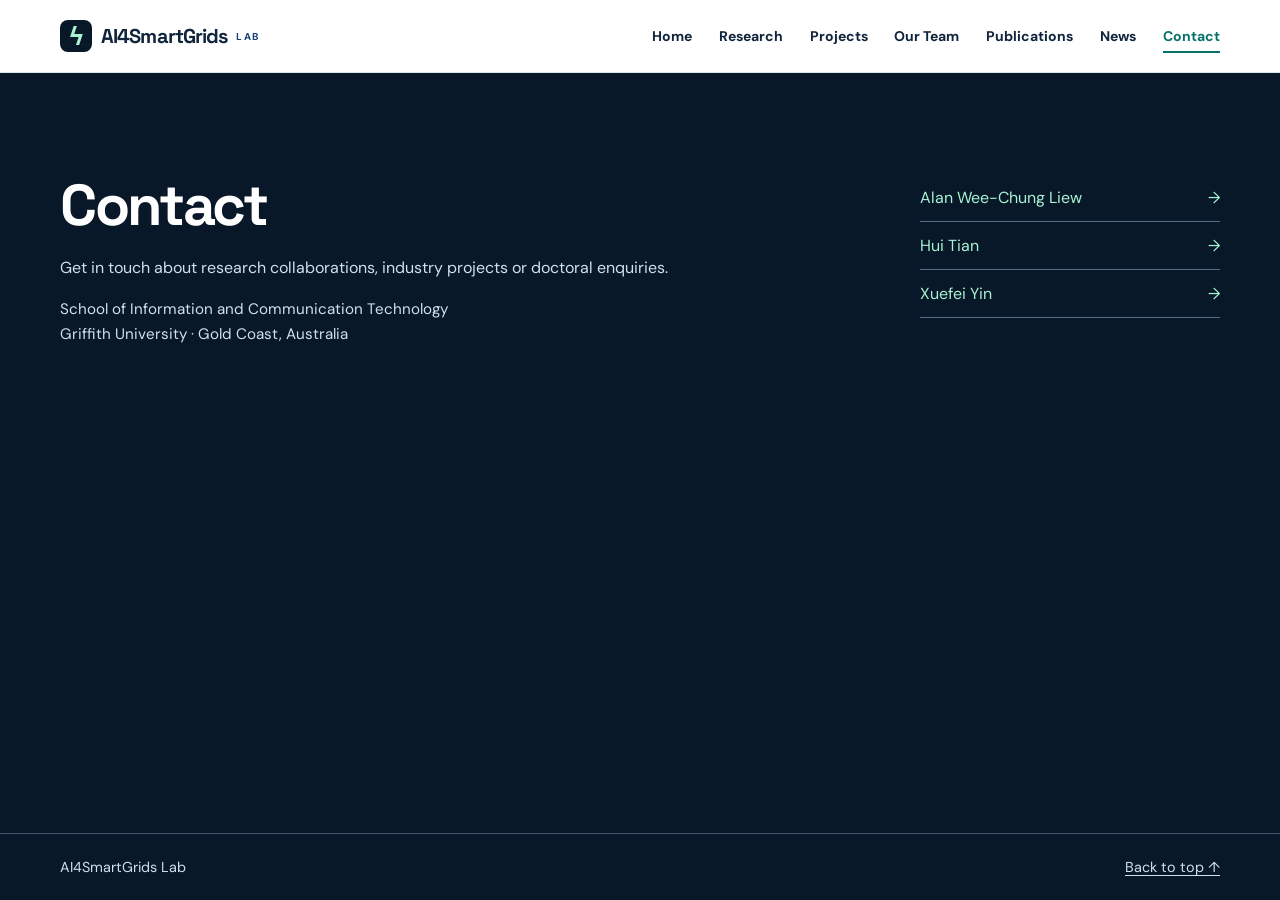
==== contact.html @ f7578bf7 "upload Upload" ====
<!doctype html>
<html lang="en-AU">
<head>
  <meta charset="utf-8">
  <meta name="viewport" content="width=device-width, initial-scale=1">
  <meta name="description" content="AI4SmartGrids Lab at Griffith University develops AI methods for smart grids, renewable energy and battery storage.">
  <title>Contact | AI4SmartGrids Lab</title>
  <link rel="preconnect" href="https://fonts.googleapis.com">
  <link rel="preconnect" href="https://fonts.gstatic.com" crossorigin>
  <link href="https://fonts.googleapis.com/css2?family=DM+Sans:wght@400;500;600;700&family=Space+Grotesk:wght@400;500;600;700&display=swap" rel="stylesheet">
  <link rel="stylesheet" href="styles.css">
  <script src="site.js" defer></script>
</head>
<body id="top">
<a class="skip" href="#main">Skip to content</a>
<header class="site-header">
  <div class="wrap header-inner">
    <a class="brand" href="index.html"><span class="mark" aria-hidden="true">ϟ</span> AI4SmartGrids <small>LAB</small></a>
    <button class="menu" type="button" aria-controls="navigation" aria-expanded="false">Menu</button>
    <nav id="navigation" aria-label="Main navigation">
      <a href="index.html">Home</a>
      <a href="research.html">Research</a>
      <a href="projects.html">Projects</a>
      <a href="team.html">Our Team</a>
      <a href="publications.html">Publications</a>
      <a href="news.html">News</a>
      <a href="contact.html" aria-current="page">Contact</a>
    </nav>
  </div>
</header>
<main id="main" class="inner-page" tabindex="-1">
  <section id="contact" class="section contact" aria-labelledby="contact-title">
    <div class="wrap contact-inner"><div><h1 id="contact-title">Contact</h1><p>Get in touch about research collaborations, industry projects or doctoral enquiries.</p><p class="location">School of Information and Communication Technology<br>Griffith University · Gold Coast, Australia</p></div>
    <address><a href="mailto:a.liew@griffith.edu.au">Alan Wee-Chung Liew <span>→</span></a><a href="mailto:hui.tian@griffith.edu.au">Hui Tian <span>→</span></a><a href="mailto:x.yin@griffith.edu.au">Xuefei Yin <span>→</span></a></address></div>
  </section>
</main>
<footer><div class="wrap footer-inner"><span>AI4SmartGrids Lab</span><a href="#top">Back to top ↑</a></div></footer>
</body>
</html>
---- styles.css ----
:root {
  --ink: #10243b;
  --muted: #43566a;
  --blue: #163f75;
  --navy: #081829;
  --mint: #a9f2d3;
  --line: #d9e4eb;
  --header: 72px;
  font-family: "DM Sans", system-ui, sans-serif;
  color: var(--ink);
  background: #fff;
  scroll-padding-top: calc(var(--header) + 16px);
  scroll-behavior: smooth;
}
*, *::before, *::after { box-sizing: border-box; }
body { margin: 0; padding-top: var(--header); min-height: 100dvh; display: flex; flex-direction: column; }
main { flex: 1; display: flex; flex-direction: column; }
main > section { flex: 1; }
.wrap { width: min(1160px, calc(100% - 72px)); margin-inline: auto; }
a { color: inherit; text-underline-offset: .22em; }
a:focus-visible, button:focus-visible { outline: 3px solid #14837e; outline-offset: 5px; }
.skip { position: fixed; z-index: 10; top: 8px; left: 8px; padding: 12px; background: white; transform: translateY(-180%); }
.skip:focus { transform: none; }
.site-header { position: fixed; z-index: 5; inset: 0 0 auto; background: #fff; border-bottom: 1px solid var(--line); }
.header-inner { display: flex; align-items: center; justify-content: space-between; gap: 22px; height: var(--header); }
.brand { display: flex; align-items: center; gap: 9px; white-space: nowrap; text-decoration: none; font: 700 20px "Space Grotesk", sans-serif; letter-spacing: -.045em; }
.mark { display: grid; place-items: center; width: 32px; height: 32px; border-radius: 8px; color: var(--mint); background: var(--navy); font-size: 24px; }
.brand small { font: 700 10px "DM Sans", sans-serif; letter-spacing: .13em; color: var(--blue); }
nav { display: flex; align-items: center; gap: clamp(13px, 2.1vw, 29px); }
nav a { position: relative; font-size: 14px; font-weight: 700; text-decoration: none; white-space: nowrap; }
nav a:hover, nav a[aria-current] { color: #08716a; }
nav a[aria-current]::after { content: ""; position: absolute; inset: auto 0 -8px; height: 2px; background: currentColor; }
.menu { display: none; }
.hero { color: white; background: linear-gradient(90deg, #081829 0%, #081829ed 27%, #0818298a 65%, #08182938), #102b49 url("assets/grid-hero.webp") center 56% / cover no-repeat; }
.hero-inner { min-height: 620px; display: flex; flex-direction: column; align-items: flex-start; justify-content: center; padding-block: 80px; }
.institution, .kicker { font-size: .76rem; font-weight: 700; letter-spacing: .1em; text-transform: uppercase; }
.institution { color: #c8eee5; display: flex; align-items: center; gap: 12px; }
.institution span { width: 4px; height: 4px; border-radius: 50%; background: var(--mint); }
h1, h2, h3 { font-family: "Space Grotesk", system-ui, sans-serif; line-height: 1.08; letter-spacing: -.04em; }
.hero h1 { font-size: clamp(3.3rem, 7.1vw, 6.7rem); margin: 10px 0 19px; }
h1 em { color: var(--mint); font-style: normal; }
.inner-page h1 { font-size: clamp(2.25rem, 4.5vw, 3.65rem); margin: 0 0 18px; }
h3 { font-size: 1.43rem; margin: 0 0 10px; }
p { line-height: 1.65; }
.intro { max-width: 480px; font-size: clamp(1.05rem, 2vw, 1.25rem); margin: 0 0 27px; color: #e2edf3; }
.actions { display: flex; flex-wrap: wrap; gap: 12px; }
.button { text-decoration: none; display: inline-flex; align-items: center; gap: 20px; padding: 12px 17px; border: 1px solid transparent; border-radius: 6px; background: var(--mint); color: var(--navy); font-weight: 700; }
.button:hover { background: white; color: var(--navy); }
.outline { background: #08182970; border-color: #b9cfdf; color: white; }
.section { padding-block: clamp(58px, 8vw, 104px); }
.section-intro { font-size: 1.12rem; max-width: 600px; margin: 0 0 30px; }
.section p { color: var(--muted); }
.research-grid { display: grid; grid-template-columns: repeat(2, 1fr); gap: 14px; }
.research { padding: 27px; background: #f3f8fb; border: 1px solid var(--line); border-top: 3px solid #178276; border-radius: 7px; }
.research p, .member p { margin-bottom: 0; }
.project-section { background: #eef5f7; }
.project { display: grid; grid-template-columns: 1fr 1fr; overflow: hidden; border-radius: 12px; background: #102641; color: white; margin-top: 29px; }
.project-image { min-height: 310px; background: #163554 url("assets/grid-hero.webp") right center / cover; }
.project-content { padding: clamp(26px, 5vw, 62px); align-self: center; }
.project-content h3 { font-size: clamp(1.8rem, 3vw, 2.9rem); }
.section .project-content p { color: #d4e2ed; }
.section .project-content .kicker, .project-content a { color: var(--mint); }
.text-link, .profile-links a { color: #105f68; font-weight: 700; }
.team-grid { display: grid; grid-template-columns: repeat(3, 1fr); gap: 20px; margin-top: 32px; }
.member { padding: 22px 0; border-top: 2px solid var(--line); display: flex; flex-direction: column; }
.section .kicker { color: #11665d; margin: 0 0 10px; }
.profile-links { display: flex; flex-wrap: wrap; gap: 8px 14px; padding-top: 20px; margin-top: auto; font-size: .88rem; }
.entry { max-width: 760px; }
.entry { border-top: 1px solid #adbeca; padding-top: 20px; }
.contact { background: var(--navy); color: white; }
.contact-inner, .footer-inner { display: flex; justify-content: space-between; gap: 24px; flex-wrap: wrap; }
.section.contact p { color: #d2e0eb; }
.location { font-size: .95rem; }
address { min-width: min(100%, 300px); font-style: normal; }
address a { display: flex; justify-content: space-between; gap: 12px; padding: 13px 0; border-bottom: 1px solid #517086; color: var(--mint); text-decoration: none; }
address a:hover { text-decoration: underline; }
footer { background: var(--navy); color: #d2e0eb; border-top: 1px solid #40546a; padding: 24px 0; font-size: .9rem; }
@media (max-width: 880px) {
  .wrap { width: calc(100% - 40px); }
  .js .menu { display: block; border: 1px solid var(--line); background: white; color: var(--ink); padding: 8px 13px; border-radius: 6px; font: inherit; font-weight: 700; cursor: pointer; }
  .js nav { display: none; }
  .js nav.open, nav { display: grid; gap: 0; position: absolute; top: 100%; inset-inline: 0; background: white; padding: 6px 20px 14px; border-bottom: 1px solid var(--line); max-height: calc(100dvh - var(--header)); overflow: auto; }
  nav a { padding: 8px 0; }
  nav a[aria-current]::after { inset: auto auto 1px 0; width: 24px; }
  html:not(.js) { --header: 72px; scroll-padding-top: 340px; }
  html:not(.js) body { padding-top: 332px; }
}
@media (max-width: 640px) {
  :root { --header: 64px; }
  .hero { background-position: 63% center; }
  .hero-inner { min-height: 540px; padding-block: 65px; }
  .research-grid, .project, .team-grid { grid-template-columns: 1fr; }
  .project-image { min-height: 205px; }
}
@media (prefers-reduced-motion: reduce) { :root { scroll-behavior: auto; } }
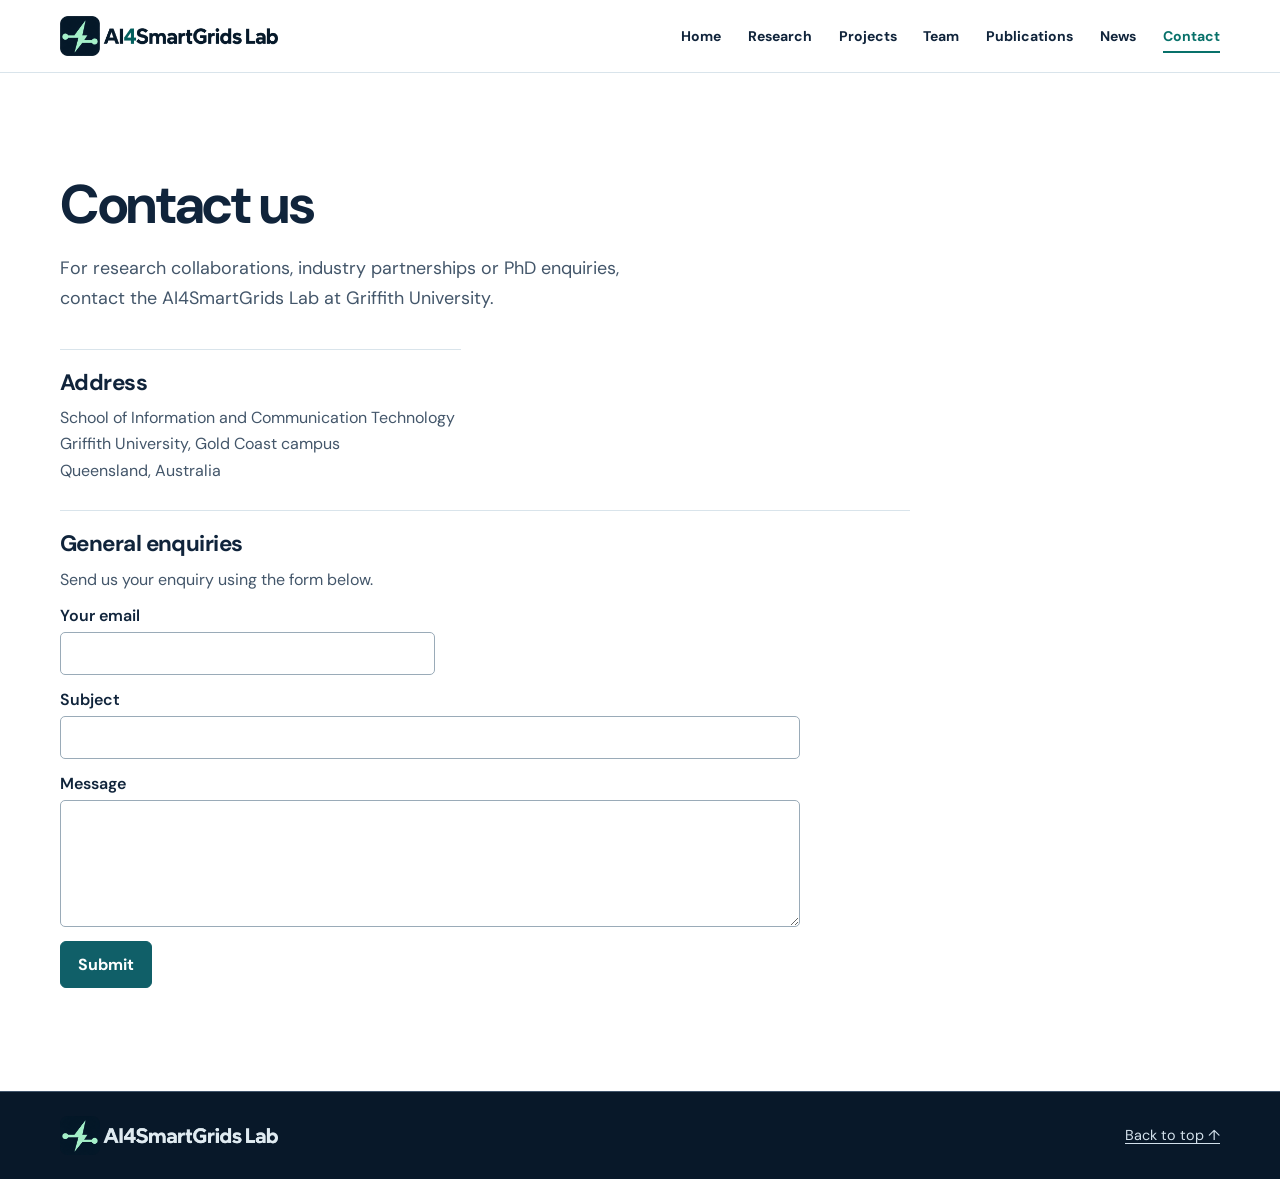
==== commit 324cbaaf: "upload upload" ====
--- a/contact.html
+++ b/contact.html
@@ -7,7 +7,7 @@
   <title>Contact | AI4SmartGrids Lab</title>
   <link rel="preconnect" href="https://fonts.googleapis.com">
   <link rel="preconnect" href="https://fonts.gstatic.com" crossorigin>
-  <link href="https://fonts.googleapis.com/css2?family=DM+Sans:wght@400;500;600;700&family=Space+Grotesk:wght@400;500;600;700&display=swap" rel="stylesheet">
+  <link href="https://fonts.googleapis.com/css2?family=DM+Sans:wght@400;500;600;700&display=swap" rel="stylesheet">
   <link rel="stylesheet" href="styles.css">
   <script src="site.js" defer></script>
 </head>
@@ -15,13 +15,13 @@
 <a class="skip" href="#main">Skip to content</a>
 <header class="site-header">
   <div class="wrap header-inner">
-    <a class="brand" href="index.html"><span class="mark" aria-hidden="true">ϟ</span> AI4SmartGrids <small>LAB</small></a>
+    <a class="brand" href="index.html"><img src="assets/ai4smartgrids-logo.webp" width="840" height="152" alt="AI4SmartGrids Lab"></a>
     <button class="menu" type="button" aria-controls="navigation" aria-expanded="false">Menu</button>
     <nav id="navigation" aria-label="Main navigation">
       <a href="index.html">Home</a>
       <a href="research.html">Research</a>
       <a href="projects.html">Projects</a>
-      <a href="team.html">Our Team</a>
+      <a href="team.html">Team</a>
       <a href="publications.html">Publications</a>
       <a href="news.html">News</a>
       <a href="contact.html" aria-current="page">Contact</a>
@@ -29,11 +29,39 @@
   </div>
 </header>
 <main id="main" class="inner-page" tabindex="-1">
-  <section id="contact" class="section contact" aria-labelledby="contact-title">
-    <div class="wrap contact-inner"><div><h1 id="contact-title">Contact</h1><p>Get in touch about research collaborations, industry projects or doctoral enquiries.</p><p class="location">School of Information and Communication Technology<br>Griffith University · Gold Coast, Australia</p></div>
-    <address><a href="mailto:a.liew@griffith.edu.au">Alan Wee-Chung Liew <span>→</span></a><a href="mailto:hui.tian@griffith.edu.au">Hui Tian <span>→</span></a><a href="mailto:x.yin@griffith.edu.au">Xuefei Yin <span>→</span></a></address></div>
+  <section id="contact" class="section wrap contact-page" aria-labelledby="contact-title">
+    <h1 id="contact-title">Contact us</h1>
+    <p class="section-intro">For research collaborations, industry partnerships or PhD enquiries, contact the AI4SmartGrids Lab at Griffith University.</p>
+
+    <div class="contact-details">
+      <section aria-labelledby="contact-address">
+        <h2 id="contact-address">Address</h2>
+        <address>
+          School of Information and Communication Technology<br>
+          Griffith University, Gold Coast campus<br>
+          Queensland, Australia
+        </address>
+      </section>
+
+      <section aria-labelledby="contact-enquiries">
+        <h2 id="contact-enquiries">General enquiries</h2>
+        <p>Send us your enquiry using the form below.</p>
+        <form class="contact-form" action="https://formspree.io/f/xpwdpnzp" method="post">
+          <label>Your email
+            <input type="email" name="email" autocomplete="email" required>
+          </label>
+          <label>Subject
+            <input type="text" name="subject" required>
+          </label>
+          <label>Message
+            <textarea name="message" rows="5" required></textarea>
+          </label>
+          <button class="button" type="submit">Submit</button>
+        </form>
+      </section>
+    </div>
   </section>
 </main>
-<footer><div class="wrap footer-inner"><span>AI4SmartGrids Lab</span><a href="#top">Back to top ↑</a></div></footer>
+<footer><div class="wrap footer-inner"><a class="footer-brand" href="index.html"><img src="assets/ai4smartgrids-logo.webp" width="840" height="152" alt="AI4SmartGrids Lab"></a><a href="#top">Back to top ↑</a></div></footer>
 </body>
 </html>
--- a/styles.css
+++ b/styles.css
@@ -23,23 +23,38 @@
 .skip:focus { transform: none; }
 .site-header { position: fixed; z-index: 5; inset: 0 0 auto; background: #fff; border-bottom: 1px solid var(--line); }
 .header-inner { display: flex; align-items: center; justify-content: space-between; gap: 22px; height: var(--header); }
-.brand { display: flex; align-items: center; gap: 9px; white-space: nowrap; text-decoration: none; font: 700 20px "Space Grotesk", sans-serif; letter-spacing: -.045em; }
-.mark { display: grid; place-items: center; width: 32px; height: 32px; border-radius: 8px; color: var(--mint); background: var(--navy); font-size: 24px; }
-.brand small { font: 700 10px "DM Sans", sans-serif; letter-spacing: .13em; color: var(--blue); }
-nav { display: flex; align-items: center; gap: clamp(13px, 2.1vw, 29px); }
-nav a { position: relative; font-size: 14px; font-weight: 700; text-decoration: none; white-space: nowrap; }
-nav a:hover, nav a[aria-current] { color: #08716a; }
-nav a[aria-current]::after { content: ""; position: absolute; inset: auto 0 -8px; height: 2px; background: currentColor; }
+.brand, .footer-brand { display: inline-flex; align-items: center; }
+.brand img, .footer-brand img { display: block; width: clamp(154px, 21vw, 218px); height: auto; }
+@supports (mask-image: url("assets/ai4smartgrids-logo.webp")) {
+  .footer-brand { position: relative; }
+  .footer-brand img { clip-path: inset(0 81% 0 0); }
+  .footer-brand::after {
+    content: "";
+    position: absolute;
+    inset: 0 0 0 19%;
+    background: #e2edf3;
+    mask: url("assets/ai4smartgrids-logo.webp") right center / calc(100% / .81) 100% no-repeat;
+    pointer-events: none;
+  }
+}
+@supports not (mask-image: url("assets/ai4smartgrids-logo.webp")) {
+  .footer-brand img { filter: brightness(0) invert(1); }
+}
+.footer-inner { align-items: center; }
+#navigation { display: flex; align-items: center; gap: clamp(13px, 2.1vw, 29px); }
+#navigation a { position: relative; font-size: 14px; font-weight: 700; text-decoration: none; white-space: nowrap; }
+#navigation a:hover, #navigation a[aria-current] { color: #08716a; }
+#navigation a[aria-current]::after { content: ""; position: absolute; inset: auto 0 -8px; height: 2px; background: currentColor; }
 .menu { display: none; }
-.hero { color: white; background: linear-gradient(90deg, #081829 0%, #081829ed 27%, #0818298a 65%, #08182938), #102b49 url("assets/grid-hero.webp") center 56% / cover no-repeat; }
+.hero { color: white; background: linear-gradient(90deg, #081829 0%, #081829ed 27%, #0818298a 65%, #08182938), #102b49 url("assets/grid-home.webp") center 56% / cover no-repeat; }
 .hero-inner { min-height: 620px; display: flex; flex-direction: column; align-items: flex-start; justify-content: center; padding-block: 80px; }
 .institution, .kicker { font-size: .76rem; font-weight: 700; letter-spacing: .1em; text-transform: uppercase; }
 .institution { color: #c8eee5; display: flex; align-items: center; gap: 12px; }
 .institution span { width: 4px; height: 4px; border-radius: 50%; background: var(--mint); }
-h1, h2, h3 { font-family: "Space Grotesk", system-ui, sans-serif; line-height: 1.08; letter-spacing: -.04em; }
-.hero h1 { font-size: clamp(3.3rem, 7.1vw, 6.7rem); margin: 10px 0 19px; }
+h1, h2, h3 { font-family: inherit; font-weight: 700; line-height: 1.14; letter-spacing: -.025em; }
+.hero h1 { font-size: clamp(2.75rem, 6.1vw, 5.75rem); margin: 10px 0 19px; }
 h1 em { color: var(--mint); font-style: normal; }
-.inner-page h1 { font-size: clamp(2.25rem, 4.5vw, 3.65rem); margin: 0 0 18px; }
+.inner-page h1 { font-size: clamp(2.2rem, 4.3vw, 3.4rem); margin: 0 0 18px; }
 h3 { font-size: 1.43rem; margin: 0 0 10px; }
 p { line-height: 1.65; }
 .intro { max-width: 480px; font-size: clamp(1.05rem, 2vw, 1.25rem); margin: 0 0 27px; color: #e2edf3; }
@@ -50,38 +65,79 @@
 .section { padding-block: clamp(58px, 8vw, 104px); }
 .section-intro { font-size: 1.12rem; max-width: 600px; margin: 0 0 30px; }
 .section p { color: var(--muted); }
-.research-grid { display: grid; grid-template-columns: repeat(2, 1fr); gap: 14px; }
-.research { padding: 27px; background: #f3f8fb; border: 1px solid var(--line); border-top: 3px solid #178276; border-radius: 7px; }
-.research p, .member p { margin-bottom: 0; }
+.research-heading { background: var(--navy); color: white; padding-block: clamp(46px, 7vw, 86px); }
+.research-heading p { max-width: 680px; color: #deeaf1; font-size: clamp(1.05rem, 2vw, 1.25rem); margin: 0; }
+.research-programme { padding-bottom: clamp(56px, 8vw, 96px); }
+.research-index { display: block; position: static; max-height: none; overflow: visible; padding: 0; background: transparent; border: 0; }
+.research-index ul { display: flex; flex-wrap: wrap; gap: 4px 26px; margin: 0; padding: 16px 0; list-style: none; }
+.research-index a { display: inline-block; padding: 8px 0; color: #105f68; white-space: normal; }
+.research-index a:hover { text-decoration: underline; }
+.research-index span { margin-left: 4px; }
+.research-topic { display: grid; grid-template-columns: minmax(0, 1fr) minmax(0, 1.85fr); gap: clamp(24px, 6vw, 90px); padding-block: clamp(30px, 5vw, 58px); border-top: 1px solid var(--line); }
+.research-topic h2 { max-width: 350px; margin: 0; font-size: clamp(1.5rem, 3vw, 2.3rem); }
+.research-detail { max-width: 670px; color: var(--muted); }
+.research-detail p { margin: 0; }
+.research-detail .research-question { color: var(--ink); font-size: 1.12rem; font-weight: 600; line-height: 1.55; }
+.research-detail ul { margin: 15px 0; padding-left: 1.2rem; line-height: 1.65; }
+.research-detail li + li { margin-top: 8px; }
+.research-detail li::marker { color: #08716a; }
+.research-detail strong { color: var(--ink); }
+.research-partnership { border-top: 2px solid #178276; padding-bottom: 0; }
+.research-partnership p { margin-bottom: 12px; }
 .project-section { background: #eef5f7; }
 .project { display: grid; grid-template-columns: 1fr 1fr; overflow: hidden; border-radius: 12px; background: #102641; color: white; margin-top: 29px; }
+.project-funding { grid-template-columns: 1fr; }
 .project-image { min-height: 310px; background: #163554 url("assets/grid-hero.webp") right center / cover; }
 .project-content { padding: clamp(26px, 5vw, 62px); align-self: center; }
 .project-content h3 { font-size: clamp(1.8rem, 3vw, 2.9rem); }
 .section .project-content p { color: #d4e2ed; }
 .section .project-content .kicker, .project-content a { color: var(--mint); }
-.text-link, .profile-links a { color: #105f68; font-weight: 700; }
-.team-grid { display: grid; grid-template-columns: repeat(3, 1fr); gap: 20px; margin-top: 32px; }
-.member { padding: 22px 0; border-top: 2px solid var(--line); display: flex; flex-direction: column; }
+.text-link { color: #105f68; font-weight: 700; }
+.team-group { margin-top: clamp(30px, 5vw, 58px); }
+.industry-partners { border-top: 1px solid var(--line); padding-top: clamp(24px, 4vw, 40px); }
+.partner-list { display: grid; grid-template-columns: repeat(auto-fit, minmax(min(100%, 235px), 1fr)); gap: 14px; padding: 0; margin: 0; list-style: none; }
+.partner-list a { display: flex; flex-direction: column; justify-content: center; gap: 13px; height: 100%; padding: 16px; border: 1px solid var(--line); border-radius: 8px; color: #105f68; font-weight: 700; text-decoration: none; }
+.partner-list a:hover { border-color: #105f68; text-decoration: underline; }
+.partner-list img { width: 148px; height: 50px; object-fit: contain; object-position: left center; }
+.team-group h2 { font-size: clamp(1.45rem, 3vw, 2rem); margin: 0 0 16px; }
+.team-grid { display: grid; grid-template-columns: repeat(3, minmax(0, 1fr)); gap: 18px; }
+.member { padding: clamp(18px, 3vw, 28px); border: 1px solid var(--line); border-radius: 10px; background: #f6fafb; display: flex; flex-direction: column; align-items: flex-start; }
+.team-avatar { display: block; width: 108px; height: 108px; border-radius: 50%; object-fit: cover; margin-bottom: 18px; }
+.team-initials { display: grid; place-items: center; background: #e0f2ee; color: #105f68; font-size: 1.7rem; font-weight: 700; }
+.member h3 { margin: 0; font-size: 1.25rem; }
+.section .member-role { margin: 5px 0 0; color: #105f68; font-size: .9rem; font-weight: 700; }
+.member-bio { margin: 9px 0 0; }
 .section .kicker { color: #11665d; margin: 0 0 10px; }
-.profile-links { display: flex; flex-wrap: wrap; gap: 8px 14px; padding-top: 20px; margin-top: auto; font-size: .88rem; }
+.profile-links { display: flex; flex-wrap: wrap; gap: 8px; margin-top: auto; padding-top: 16px; }
+.profile-links a { display: grid; place-items: center; width: 42px; height: 42px; border-radius: 50%; border: 1px solid #cbdde1; color: #105f68; background: white; }
+.profile-links a:hover { background: #e0f2ee; border-color: #105f68; }
+.profile-links svg { width: 20px; height: 20px; }
 .entry { max-width: 760px; }
 .entry { border-top: 1px solid #adbeca; padding-top: 20px; }
-.contact { background: var(--navy); color: white; }
-.contact-inner, .footer-inner { display: flex; justify-content: space-between; gap: 24px; flex-wrap: wrap; }
-.section.contact p { color: #d2e0eb; }
-.location { font-size: .95rem; }
-address { min-width: min(100%, 300px); font-style: normal; }
-address a { display: flex; justify-content: space-between; gap: 12px; padding: 13px 0; border-bottom: 1px solid #517086; color: var(--mint); text-decoration: none; }
-address a:hover { text-decoration: underline; }
+.footer-inner { display: flex; justify-content: space-between; gap: 24px; flex-wrap: wrap; }
+.contact-details { display: grid; grid-template-columns: repeat(auto-fit, minmax(min(100%, 285px), 1fr)); gap: 26px 48px; margin-top: 35px; max-width: 850px; }
+.contact-details section { padding-top: 20px; border-top: 1px solid var(--line); }
+.contact-details h2 { font-size: 1.4rem; margin: 0 0 10px; }
+.contact-details address { color: var(--muted); font-style: normal; line-height: 1.65; }
+.contact-details p { margin: 0 0 12px; }
+.contact-details section[aria-labelledby="contact-enquiries"] { grid-column: 1 / -1; }
+.contact-form { display: grid; gap: 14px; max-width: 740px; }
+.contact-form label { display: grid; gap: 6px; font-weight: 600; }
+.contact-form label:first-child { max-width: 375px; }
+.contact-form input, .contact-form textarea { width: 100%; padding: 10px 12px; border: 1px solid #9aabb8; border-radius: 5px; color: var(--ink); background: white; font: inherit; font-weight: 400; }
+.contact-form textarea { resize: vertical; }
+.contact-form :is(input, textarea):focus-visible { outline: 2px solid #14837e; outline-offset: 2px; }
+.contact-form .button { justify-self: start; border-color: #105f68; background: #105f68; color: white; font: inherit; font-weight: 700; cursor: pointer; }
+.contact-form .button:hover { background: var(--navy); }
 footer { background: var(--navy); color: #d2e0eb; border-top: 1px solid #40546a; padding: 24px 0; font-size: .9rem; }
 @media (max-width: 880px) {
   .wrap { width: calc(100% - 40px); }
+  .team-grid { grid-template-columns: repeat(2, minmax(0, 1fr)); }
   .js .menu { display: block; border: 1px solid var(--line); background: white; color: var(--ink); padding: 8px 13px; border-radius: 6px; font: inherit; font-weight: 700; cursor: pointer; }
-  .js nav { display: none; }
-  .js nav.open, nav { display: grid; gap: 0; position: absolute; top: 100%; inset-inline: 0; background: white; padding: 6px 20px 14px; border-bottom: 1px solid var(--line); max-height: calc(100dvh - var(--header)); overflow: auto; }
-  nav a { padding: 8px 0; }
-  nav a[aria-current]::after { inset: auto auto 1px 0; width: 24px; }
+  .js #navigation { display: none; }
+  .js #navigation.open, #navigation { display: grid; gap: 0; position: absolute; top: 100%; inset-inline: 0; background: white; padding: 6px 20px 14px; border-bottom: 1px solid var(--line); max-height: calc(100dvh - var(--header)); overflow: auto; }
+  #navigation a { padding: 8px 0; }
+  #navigation a[aria-current]::after { inset: auto auto 1px 0; width: 24px; }
   html:not(.js) { --header: 72px; scroll-padding-top: 340px; }
   html:not(.js) body { padding-top: 332px; }
 }
@@ -89,7 +145,34 @@
   :root { --header: 64px; }
   .hero { background-position: 63% center; }
   .hero-inner { min-height: 540px; padding-block: 65px; }
-  .research-grid, .project, .team-grid { grid-template-columns: 1fr; }
+  .project, .team-grid { grid-template-columns: 1fr; }
+  .research-topic { grid-template-columns: 1fr; gap: 13px; }
   .project-image { min-height: 205px; }
 }
 @media (prefers-reduced-motion: reduce) { :root { scroll-behavior: auto; } }
+
+.publication-download { margin-bottom: 25px; }
+.publication-list { display: grid; gap: 24px; }
+.publication-list h2 { font-size: clamp(1.15rem, 2vw, 1.4rem); margin: 0; }
+.publication-list p { margin-block: 8px; }
+#publications-bibbase:has(.bibbase_paper) + .publication-list { display: none; }
+
+.partner-logo { display: grid; place-items: center; width: 148px; height: 50px; border-radius: 5px; background: #fff; }
+.partner-logo-dark { background: #0b1b2a; }
+.partner-logo img { width: 126px; height: 40px; object-position: center; }
+.partner-logo img[src$="/renox.webp"] { transform: scale(1.65); }
+.partner-logo { overflow: hidden; }
+
+.home-about { display: grid; grid-template-columns: minmax(0, 1.6fr) minmax(0, 1fr); gap: clamp(24px, 7vw, 88px); }
+.home-about h2, .home-industry h2 { margin: 0 0 15px; font-size: clamp(1.8rem, 3.5vw, 2.65rem); }
+.home-about p { max-width: 620px; }
+.home-focus { border-top: 2px solid #178276; padding-top: 16px; }
+.home-focus ul { margin: 0; padding: 0; list-style: none; }
+.home-focus li { border-bottom: 1px solid var(--line); }
+.home-focus a { display: block; padding: 10px 0; color: #105f68; font-weight: 600; }
+.home-industry { background: #eef5f7; padding-block: clamp(32px, 5vw, 56px); }
+.home-industry-inner { display: flex; align-items: center; justify-content: space-between; flex-wrap: wrap; gap: 16px 36px; }
+.home-industry p { max-width: 720px; margin: 0; color: var(--muted); }
+@media (max-width: 700px) {
+  .home-about { grid-template-columns: 1fr; }
+}
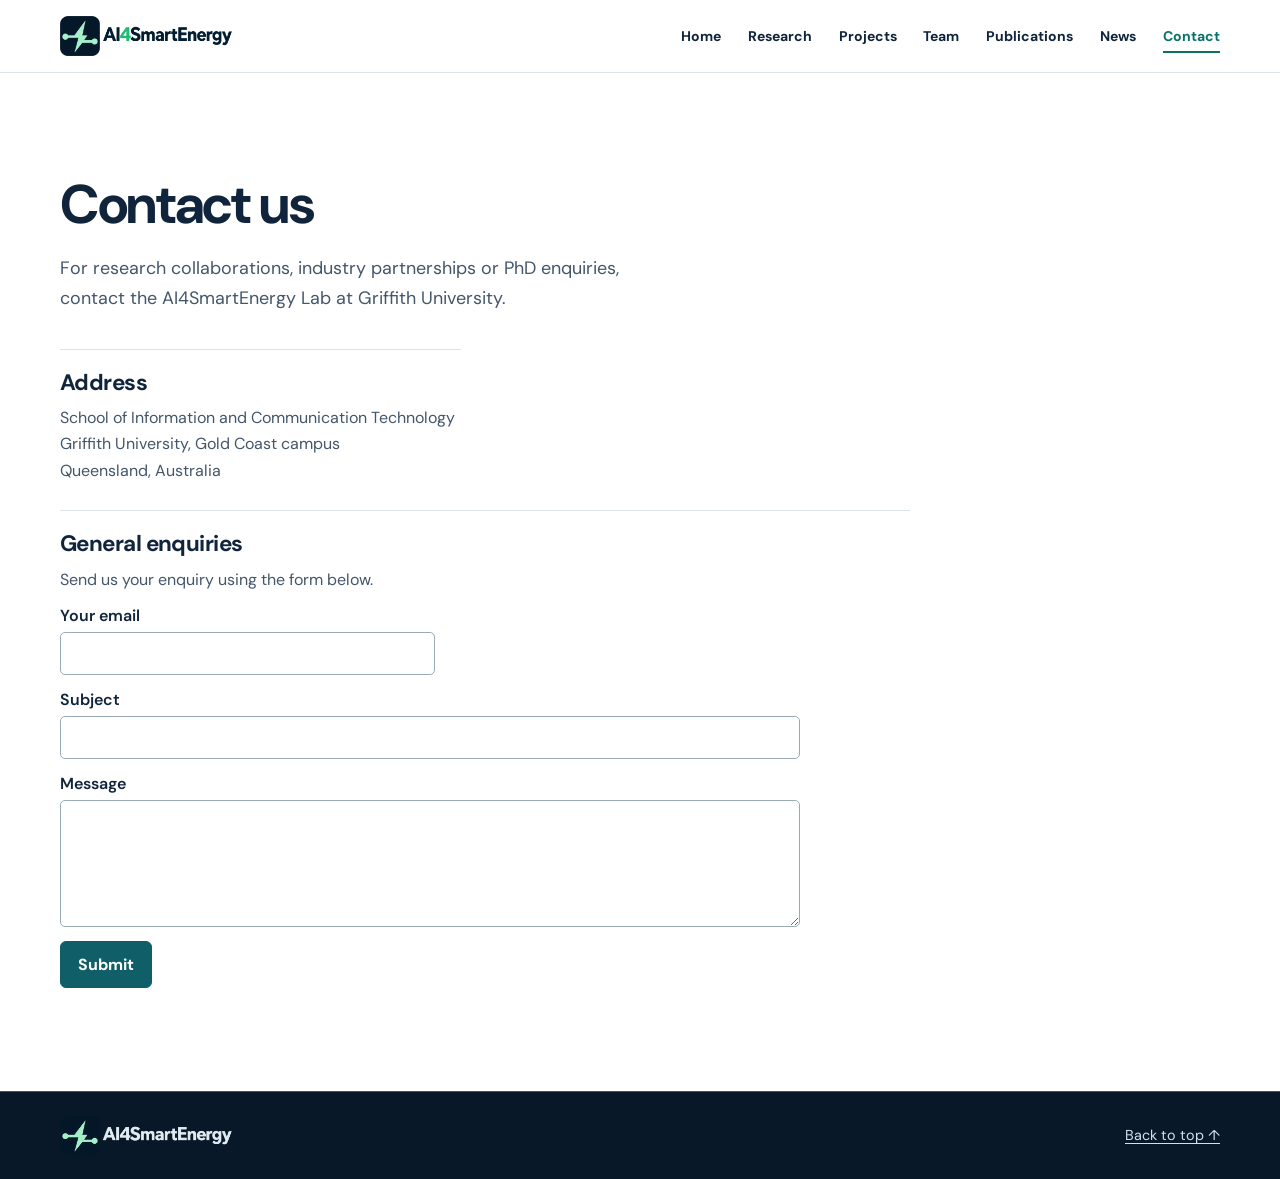
==== commit 67b5235d: "update update" ====
--- a/contact.html
+++ b/contact.html
@@ -3,8 +3,8 @@
 <head>
   <meta charset="utf-8">
   <meta name="viewport" content="width=device-width, initial-scale=1">
-  <meta name="description" content="AI4SmartGrids Lab at Griffith University develops AI methods for smart grids, renewable energy and battery storage.">
-  <title>Contact | AI4SmartGrids Lab</title>
+  <meta name="description" content="AI4SmartEnergy Lab at Griffith University develops AI methods for smart grids, renewable energy and battery storage.">
+  <title>Contact | AI4SmartEnergy Lab</title>
   <link rel="preconnect" href="https://fonts.googleapis.com">
   <link rel="preconnect" href="https://fonts.gstatic.com" crossorigin>
   <link href="https://fonts.googleapis.com/css2?family=DM+Sans:wght@400;500;600;700&display=swap" rel="stylesheet">
@@ -15,7 +15,7 @@
 <a class="skip" href="#main">Skip to content</a>
 <header class="site-header">
   <div class="wrap header-inner">
-    <a class="brand" href="index.html"><img src="assets/ai4smartgrids-logo.webp" width="840" height="152" alt="AI4SmartGrids Lab"></a>
+    <a class="brand" href="index.html"><img src="assets/ai4smartgrids-logo.webp" width="840" height="152" alt="AI4SmartEnergy Lab"></a>
     <button class="menu" type="button" aria-controls="navigation" aria-expanded="false">Menu</button>
     <nav id="navigation" aria-label="Main navigation">
       <a href="index.html">Home</a>
@@ -31,7 +31,7 @@
 <main id="main" class="inner-page" tabindex="-1">
   <section id="contact" class="section wrap contact-page" aria-labelledby="contact-title">
     <h1 id="contact-title">Contact us</h1>
-    <p class="section-intro">For research collaborations, industry partnerships or PhD enquiries, contact the AI4SmartGrids Lab at Griffith University.</p>
+    <p class="section-intro">For research collaborations, industry partnerships or PhD enquiries, contact the AI4SmartEnergy Lab at Griffith University.</p>
 
     <div class="contact-details">
       <section aria-labelledby="contact-address">
@@ -62,6 +62,6 @@
     </div>
   </section>
 </main>
-<footer><div class="wrap footer-inner"><a class="footer-brand" href="index.html"><img src="assets/ai4smartgrids-logo.webp" width="840" height="152" alt="AI4SmartGrids Lab"></a><a href="#top">Back to top ↑</a></div></footer>
+<footer><div class="wrap footer-inner"><a class="footer-brand" href="index.html"><img src="assets/ai4smartgrids-logo.webp" width="840" height="152" alt="AI4SmartEnergy Lab"></a><a href="#top">Back to top ↑</a></div></footer>
 </body>
 </html>
--- a/styles.css
+++ b/styles.css
@@ -75,6 +75,7 @@
 .research-index span { margin-left: 4px; }
 .research-topic { display: grid; grid-template-columns: minmax(0, 1fr) minmax(0, 1.85fr); gap: clamp(24px, 6vw, 90px); padding-block: clamp(30px, 5vw, 58px); border-top: 1px solid var(--line); }
 .research-topic h2 { max-width: 350px; margin: 0; font-size: clamp(1.5rem, 3vw, 2.3rem); }
+.research-topic-image { display: block; width: min(100%, 240px); height: auto; aspect-ratio: 3 / 2; object-fit: cover; margin-top: 16px; border-radius: 8px; background: #eef5f7; }
 .research-detail { max-width: 670px; color: var(--muted); }
 .research-detail p { margin: 0; }
 .research-detail .research-question { color: var(--ink); font-size: 1.12rem; font-weight: 600; line-height: 1.55; }
@@ -173,6 +174,17 @@
 .home-industry { background: #eef5f7; padding-block: clamp(32px, 5vw, 56px); }
 .home-industry-inner { display: flex; align-items: center; justify-content: space-between; flex-wrap: wrap; gap: 16px 36px; }
 .home-industry p { max-width: 720px; margin: 0; color: var(--muted); }
+.home-industry .home-ministerial { margin: 16px 0 9px; }
+.home-ministerial strong { color: var(--ink); }
 @media (max-width: 700px) {
   .home-about { grid-template-columns: 1fr; }
 }
+
+.collaboration-gallery { position: relative; flex: 0 0 100%; min-width: 0; }
+.collaboration-slides { aspect-ratio: 1.9; max-height: 540px; overflow: hidden; border-radius: 10px; background: var(--navy); }
+.collaboration-slides img { display: block; width: 100%; height: 100%; object-fit: contain; }
+.collaboration-gallery [hidden] { display: none; }
+.collaboration-controls button { position: absolute; top: 50%; transform: translateY(-50%); display: grid; place-items: center; width: 44px; height: 44px; padding: 0 0 3px; border: 1px solid #ffffff66; border-radius: 50%; background: #081829c9; color: white; font: 1.85rem/1 system-ui, sans-serif; cursor: pointer; }
+.collaboration-controls button:hover, .collaboration-controls button:focus-visible { background: var(--navy); }
+.collaboration-controls [data-previous] { left: clamp(8px, 2vw, 20px); }
+.collaboration-controls [data-next] { right: clamp(8px, 2vw, 20px); }
